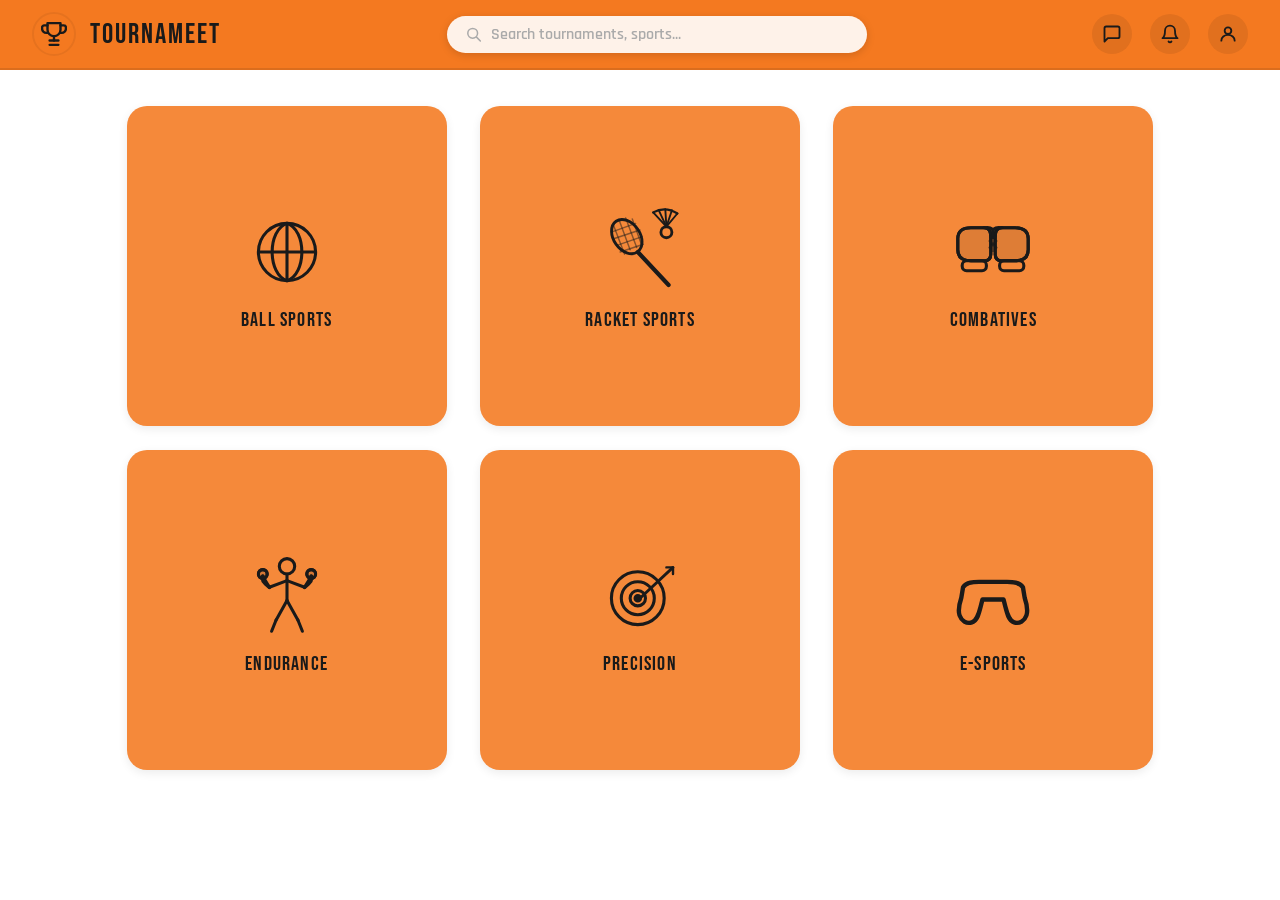
==== Tournameet/index.html @ 7fbfde0d "Add files via upload" ====
<!DOCTYPE html>
  <html lang="en">
  <head>
  <meta charset="UTF-8">
  <meta name="viewport" content="width=device-width, initial-scale=1.0">
  <title>TournaMeet</title>
  <link href="https://fonts.googleapis.com/css2?family=Bebas+Neue&family=Rajdhani:wght@500;600;700&display=swap" rel="stylesheet">
  <style>
    *, *::before, *::after { box-sizing: border-box; margin: 0; padding: 0; }

    :root {
      --orange: #F47920;
      --orange-dark: #E06010;
      --orange-light: #F8A055;
      --orange-tile: #F5893A;
      --black: #1a1a1a;
      --white: #fff;
    }

    body {
      background: var(--white);
      font-family: 'Rajdhani', sans-serif;
      min-height: 100vh;
      color: var(--black);
    }

    /* NAVBAR */
    nav {
      background: var(--orange);
      padding: 0 32px;
      display: flex;
      align-items: center;
      justify-content: space-between;
      height: 70px;
      border-bottom: 2px solid rgba(0,0,0,0.1);
      position: sticky;
      top: 0;
      z-index: 100;
    }

    .nav-left {
      display: flex;
      align-items: center;
      gap: 14px;
    }

    .logo-icon {
      width: 44px;
      height: 44px;
      border-radius: 50%;
      background: transparent;
      display: flex;
      align-items: center;
      justify-content: center;
      font-size: 22px;
      border: 2px solid rgba(0,0,0,0.06);
    }

    .brand {
      font-family: 'Bebas Neue', sans-serif;
      font-size: 28px;
      letter-spacing: 2px;
      color: var(--black);
    }

    .nav-center {
      flex: 1;
      max-width: 420px;
      margin: 0 32px;
    }

    .search-bar {
      display: flex;
      align-items: center;
      background: rgba(255,255,255,0.9);
      border-radius: 30px;
      padding: 8px 18px;
      gap: 10px;
      box-shadow: 0 2px 8px rgba(0,0,0,0.15);
    }

    .search-bar input {
      border: none;
      background: transparent;
      font-family: 'Rajdhani', sans-serif;
      font-size: 16px;
      font-weight: 600;
      color: #555;
      outline: none;
      width: 100%;
    }

    .search-bar input::placeholder { color: #aaa; }
    .search-icon { color: #aaa; font-size: 18px; }

    .nav-right {
      display: flex;
      align-items: center;
      gap: 18px;
    }

    .nav-icon-btn {
      background: rgba(0,0,0,0.08);
      border: none;
      border-radius: 50%;
      width: 40px;
      height: 40px;
      display: flex;
      align-items: center;
      justify-content: center;
      cursor: pointer;
      font-size: 18px;
      transition: background 0.2s, transform 0.15s;
      color: var(--black);
      text-decoration: none;
    }

    .nav-icon-btn:hover {
      background: rgba(0,0,0,0.18);
      transform: scale(1.08);
    }

    /* MAIN */
    main {
      max-width: 1100px;
      margin: 0 auto;
      padding: 36px 32px 60px;
    }

    /* SPORTS GRID */
    .sports-grid {
      display: grid;
      grid-template-columns: repeat(3, 1fr);
      grid-auto-rows: 1fr;
      gap: 24px;
      justify-items: stretch;
      align-items: stretch;
      width: 100%;
    }

    .sport-card {
      background: var(--orange-tile);
      border-radius: 20px;
      display: flex;
      flex-direction: column;
      align-items: center;
      justify-content: center;
      padding: 26px 16px 18px;
      cursor: pointer;
      border: 2px solid transparent;
      transition: transform 0.12s, box-shadow 0.12s, border-color 0.12s, background 0.12s;
      aspect-ratio: 1 / 1;
      max-width: 320px;
      width: 100%;
      margin: 0 auto;
      box-shadow: 0 3px 10px rgba(0,0,0,0.08);
    }

    .sport-card:hover {
      transform: translateY(-4px) scale(1.02);
      box-shadow: 0 8px 22px rgba(0,0,0,0.14);
      border-color: rgba(0,0,0,0.18);
      background: #f9a060;
    }

    .sport-card:active { transform: scale(0.985); }

    /* Uniform icon wrapper — same size, same spacing for ALL cards */
    .sport-svg {
      width: clamp(56px, 8vw, 88px);
      height: clamp(56px, 8vw, 88px);
      margin-bottom: 12px;
      flex-shrink: 0;
    }

    .sport-name {
      font-family: 'Bebas Neue', sans-serif;
      font-size: clamp(14px, 1.6vw, 20px);
      letter-spacing: 1.2px;
      color: var(--black);
      text-align: center;
    }

    /* Tablet */
    @media (max-width: 1099px) {
      .sports-grid { grid-template-columns: repeat(2, 1fr); gap: 20px; }
      .sport-card { max-width: 300px; padding: 22px 14px 16px; border-radius: 18px; }
      .brand { font-size: 26px; }
      nav { padding: 0 20px; height: 68px; }
      .nav-center { max-width: 360px; margin: 0 16px; }
    }

    /* Phones */
    @media (max-width: 599px) {
      .sports-grid { grid-template-columns: repeat(2, 1fr); gap: 14px; }
      .sport-card { padding: 16px 12px; border-radius: 12px; max-width: none; width: 100%; box-shadow: 0 4px 12px rgba(0,0,0,0.06); }
      .sport-svg { width: 56px; height: 56px; margin-bottom: 8px; }
      .sport-name { font-size: 15px; }
      nav { padding: 0 12px; height: 64px; }
      .brand { font-size: 20px; }
      .nav-center { max-width: 220px; margin: 0 10px; }
      .search-bar { padding: 6px 12px; border-radius: 22px; }
    }
  </style>
  </head>
  <body>

  <nav>
    <div class="nav-left">
      <div class="logo-icon">
        <!-- Trophy SVG -->
        <svg width="26" height="26" viewBox="0 0 24 24" fill="none" stroke="#1a1a1a" stroke-width="2.2" stroke-linecap="round" stroke-linejoin="round">
          <path d="M6 2h12v6a6 6 0 0 1-12 0V2Z"/>
          <path d="M6 4H3a2 2 0 0 0-2 2v1a4 4 0 0 0 4 4h1"/>
          <path d="M18 4h3a2 2 0 0 1 2 2v1a4 4 0 0 1-4 4h-1"/>
          <line x1="12" y1="14" x2="12" y2="18"/>
          <path d="M8 22h8"/>
          <line x1="8" y1="18" x2="16" y2="18"/>
        </svg>
      </div>
      <span class="brand">TournaMeet</span>
    </div>
    <div class="nav-center">
      <div class="search-bar">
        <!-- Search SVG -->
        <svg class="search-icon" width="18" height="18" viewBox="0 0 24 24" fill="none" stroke="#aaa" stroke-width="2.2" stroke-linecap="round">
          <circle cx="11" cy="11" r="7"/>
          <line x1="16.5" y1="16.5" x2="22" y2="22"/>
        </svg>
        <input type="text" placeholder="Search tournaments, sports...">
      </div>
    </div>
    <div class="nav-right">
      <!-- Messages SVG -->
      <button class="nav-icon-btn" title="Messages">
        <svg width="20" height="20" viewBox="0 0 24 24" fill="none" stroke="#1a1a1a" stroke-width="2.2" stroke-linecap="round" stroke-linejoin="round">
          <path d="M21 15a2 2 0 0 1-2 2H7l-4 4V5a2 2 0 0 1 2-2h14a2 2 0 0 1 2 2z"/>
        </svg>
      </button>
      <!-- Notifications SVG -->
      <button class="nav-icon-btn" title="Notifications">
        <svg width="20" height="20" viewBox="0 0 24 24" fill="none" stroke="#1a1a1a" stroke-width="2.2" stroke-linecap="round" stroke-linejoin="round">
          <path d="M18 8a6 6 0 0 0-12 0c0 7-3 9-3 9h18s-3-2-3-9"/>
          <path d="M13.73 21a2 2 0 0 1-3.46 0"/>
        </svg>
      </button>
      <!-- Profile SVG -->
      <button class="nav-icon-btn" title="Profile">
        <svg width="20" height="20" viewBox="0 0 24 24" fill="none" stroke="#1a1a1a" stroke-width="2.2" stroke-linecap="round" stroke-linejoin="round">
          <circle cx="12" cy="8" r="4"/>
          <path d="M4 20c0-4 3.6-7 8-7s8 3 8 7"/>
        </svg>
      </button>
    </div>
  </nav>

  <main>
    <div class="sports-grid">

      <!-- Ball Sports: Basketball -->
      <button class="sport-card" onclick="selectSport('Ball Sports')">
        <svg class="sport-svg" viewBox="0 0 80 80" fill="none" stroke="#1a1a1a" stroke-width="2.8" stroke-linecap="round" stroke-linejoin="round">
          <!-- ball outline -->
          <circle cx="40" cy="40" r="26"/>
          <!-- vertical centre seam -->
          <line x1="40" y1="14" x2="40" y2="66"/>
          <!-- horizontal centre seam -->
          <line x1="14" y1="40" x2="66" y2="40"/>
          <!-- left arc seam — bows toward left edge -->
          <path d="M40 14 C22 20 22 60 40 66" fill="none"/>
          <!-- right arc seam — bows toward right edge -->
          <path d="M40 14 C58 20 58 60 40 66" fill="none"/>
        </svg>
        <span class="sport-name">Ball Sports</span>
      </button>

      <!-- Racket Sports: Badminton racket slanted + shuttlecock -->
      <button class="sport-card" onclick="selectSport('Racket Sports')">
        <svg class="sport-svg" viewBox="0 0 80 80" fill="none" stroke="#1a1a1a" stroke-width="2.6" stroke-linecap="round" stroke-linejoin="round">
          <!-- racket head — slanted ~35deg, oval -->
          <ellipse cx="28" cy="26" rx="12" ry="17" transform="rotate(-35 28 26)"/>
          <!-- string grid clipped to head — vertical (rotated with head) -->
          <line x1="16" y1="16" x2="26" y2="42" stroke-width="1.3" opacity="0.5"/>
          <line x1="21" y1="11" x2="31" y2="38" stroke-width="1.3" opacity="0.5"/>
          <line x1="27" y1="9"  x2="37" y2="36" stroke-width="1.3" opacity="0.5"/>
          <line x1="33" y1="10" x2="42" y2="35" stroke-width="1.3" opacity="0.5"/>
          <!-- horizontal strings -->
          <line x1="14" y1="22" x2="36" y2="14" stroke-width="1.3" opacity="0.5"/>
          <line x1="16" y1="28" x2="40" y2="20" stroke-width="1.3" opacity="0.5"/>
          <line x1="19" y1="34" x2="42" y2="26" stroke-width="1.3" opacity="0.5"/>
          <line x1="22" y1="40" x2="43" y2="33" stroke-width="1.3" opacity="0.5"/>
          <!-- handle — continues the slant down to bottom-right -->
          <line x1="38" y1="40" x2="66" y2="70" stroke-width="3.8"/>

          <!-- shuttlecock — upper right, cork base, feathers fan upward -->
          <circle cx="64" cy="22" r="5"/>
          <!-- feather stems fanning up from cork -->
          <line x1="64" y1="17" x2="52" y2="4"  stroke-width="1.7"/>
          <line x1="64" y1="17" x2="57" y2="2"  stroke-width="1.7"/>
          <line x1="64" y1="17" x2="63" y2="1"  stroke-width="1.7"/>
          <line x1="64" y1="17" x2="69" y2="2"  stroke-width="1.7"/>
          <line x1="64" y1="17" x2="74" y2="5"  stroke-width="1.7"/>
          <!-- feather rim arc -->
          <path d="M52 4 Q63 -2 74 5" fill="none" stroke-width="2"/>
        </svg>
        <span class="sport-name">Racket Sports</span>
      </button>

      <!-- Combatives: Two boxing gloves bumping -->
      <button class="sport-card" onclick="selectSport('Combatives')">
        <svg class="sport-svg" viewBox="0 0 80 80" fill="none" stroke="#1a1a1a" stroke-width="2.8" stroke-linecap="round" stroke-linejoin="round">
          <!-- LEFT GLOVE (faces right) -->
          <!-- knuckle body -->
          <path d="M8 28 Q8 18 20 18 L32 18 Q38 18 38 26 L38 42 Q38 48 32 48 L20 48 Q8 48 8 38 Z" fill="#1a1a1a" fill-opacity="0.1"/>
          <path d="M8 28 Q8 18 20 18 L32 18 Q38 18 38 26 L38 42 Q38 48 32 48 L20 48 Q8 48 8 38 Z"/>
          <!-- thumb bump -->
          <path d="M32 18 Q42 16 40 26 Q38 28 38 26"/>
          <!-- wrist cuff -->
          <rect x="12" y="48" width="22" height="9" rx="4"/>
          <!-- knuckle line -->
          <line x1="38" y1="28" x2="38" y2="42" stroke-width="1.6" opacity="0.4"/>

          <!-- RIGHT GLOVE (faces left, mirrored) -->
          <path d="M72 28 Q72 18 60 18 L48 18 Q42 18 42 26 L42 42 Q42 48 48 48 L60 48 Q72 48 72 38 Z" fill="#1a1a1a" fill-opacity="0.1"/>
          <path d="M72 28 Q72 18 60 18 L48 18 Q42 18 42 26 L42 42 Q42 48 48 48 L60 48 Q72 48 72 38 Z"/>
          <!-- thumb bump -->
          <path d="M48 18 Q38 16 40 26 Q42 28 42 26"/>
          <!-- wrist cuff -->
          <rect x="46" y="48" width="22" height="9" rx="4"/>
          <!-- knuckle line -->
          <line x1="42" y1="28" x2="42" y2="42" stroke-width="1.6" opacity="0.4"/>

          <!-- impact star in centre -->
          <line x1="37" y1="30" x2="43" y2="36" stroke-width="2.2" opacity="0.7"/>
          <line x1="43" y1="30" x2="37" y2="36" stroke-width="2.2" opacity="0.7"/>
          <line x1="40" y1="27" x2="40" y2="39" stroke-width="2.2" opacity="0.5"/>
        </svg>
        <span class="sport-name">Combatives</span>
      </button>

      <!-- Endurance: Person flexing both biceps -->
      <button class="sport-card" onclick="selectSport('Endurance')">
        <svg class="sport-svg" viewBox="0 0 80 80" fill="none" stroke="#1a1a1a" stroke-width="2.8" stroke-linecap="round" stroke-linejoin="round">
          <!-- head -->
          <circle cx="40" cy="13" r="7"/>
          <!-- neck + torso -->
          <line x1="40" y1="20" x2="40" y2="44"/>
          <!-- left arm: shoulder → elbow up → fist up (flex) -->
          <line x1="40" y1="26" x2="24" y2="32"/>
          <line x1="24" y1="32" x2="18" y2="22"/>
          <!-- left fist -->
          <circle cx="18" cy="20" r="4" fill="#1a1a1a" fill-opacity="0.15"/>
          <circle cx="18" cy="20" r="4"/>
          <!-- right arm: shoulder → elbow up → fist up (flex) -->
          <line x1="40" y1="26" x2="56" y2="32"/>
          <line x1="56" y1="32" x2="62" y2="22"/>
          <!-- right fist -->
          <circle cx="62" cy="20" r="4" fill="#1a1a1a" fill-opacity="0.15"/>
          <circle cx="62" cy="20" r="4"/>
          <!-- left bicep muscle bulge -->
          <path d="M24 32 Q16 26 18 22" fill="none" stroke-width="3.5"/>
          <!-- right bicep muscle bulge -->
          <path d="M56 32 Q64 26 62 22" fill="none" stroke-width="3.5"/>
          <!-- legs -->
          <line x1="40" y1="44" x2="30" y2="62"/>
          <line x1="30" y1="62" x2="26" y2="72"/>
          <line x1="40" y1="44" x2="50" y2="62"/>
          <line x1="50" y1="62" x2="54" y2="72"/>
        </svg>
        <span class="sport-name">Endurance</span>
      </button>

      <!-- Precision: archery target with arrow (unchanged) -->
      <button class="sport-card" onclick="selectSport('Precision')">
        <svg class="sport-svg" viewBox="0 0 80 80" fill="none" stroke="#1a1a1a" stroke-width="2.8" stroke-linecap="round" stroke-linejoin="round">
          <circle cx="38" cy="42" r="24"/>
          <circle cx="38" cy="42" r="15"/>
          <circle cx="38" cy="42" r="7"/>
          <circle cx="38" cy="42" r="2.5" fill="#1a1a1a"/>
          <line x1="70" y1="14" x2="40" y2="42" stroke-width="2.6"/>
          <polyline points="64,14 70,14 70,20" stroke-width="2.2"/>
        </svg>
        <span class="sport-name">Precision</span>
      </button>

      <!-- E-sports: controller outline only -->
      <button class="sport-card" onclick="selectSport('E-sports')">
        <svg class="sport-svg" viewBox="0 0 100 80" fill="none" stroke="#1a1a1a" stroke-width="5" stroke-linecap="round" stroke-linejoin="round">
          <!-- single continuous controller silhouette -->
          <!-- left grip curves down then back up into body -->
          <path d="
            M34 24
            C28 24 20 24 16 30
            L14 42
            C12 48 10 56 12 62
            C14 68 20 72 26 70
            C32 68 34 60 36 52
            L38 44
            L62 44
            L64 52
            C66 60 68 68 74 70
            C80 72 86 68 88 62
            C90 56 88 48 86 42
            L84 30
            C80 24 72 24 66 24
            Z
          "/>

        </svg>
        <span class="sport-name">E-sports</span>
      </button>

    </div>
  </main>

  <script>
    function selectSport(name) {
      const pages = {
        'Ball Sports': 'ballsport.html',
        'Racket Sports': 'racketsports.html',
        'Combatives': 'combatives.html',
        'Endurance': 'endurance.html',
        'Precision': 'precision.html',
        'E-sports': 'esports.html'
      };
      const target = pages[name] || `/category.html?category=${encodeURIComponent(name)}`;
      window.location.href = target;
    }
  </script>

  </body>
  </html>
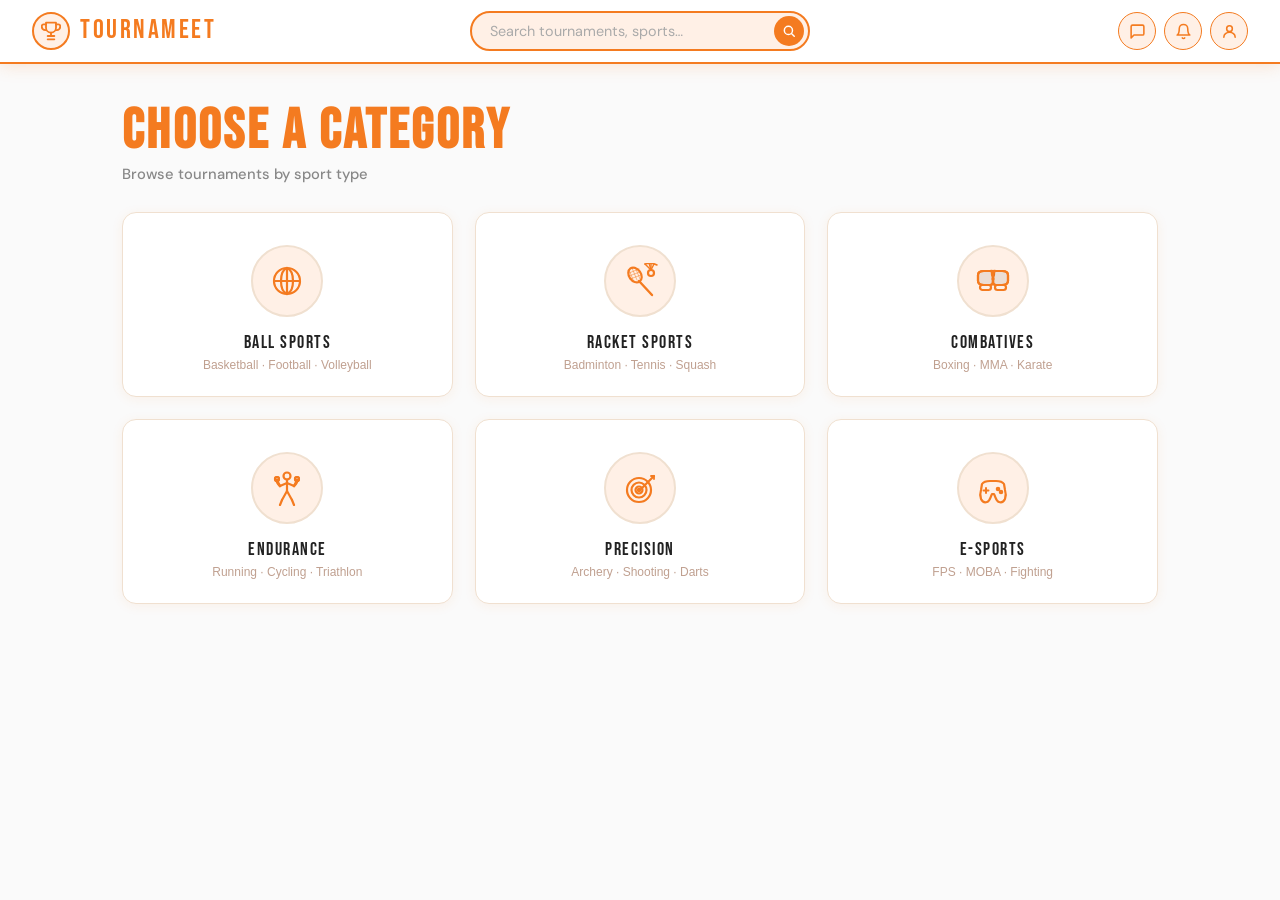
==== commit bbdffe5a: "add tournament pages and api files" ====
--- a/Tournameet/index.html
+++ b/Tournameet/index.html
@@ -1,432 +1,335 @@
-  <!DOCTYPE html>
-  <html lang="en">
-  <head>
-  <meta charset="UTF-8">
-  <meta name="viewport" content="width=device-width, initial-scale=1.0">
-  <title>TournaMeet</title>
-  <link href="https://fonts.googleapis.com/css2?family=Bebas+Neue&family=Rajdhani:wght@500;600;700&display=swap" rel="stylesheet">
-  <style>
-    *, *::before, *::after { box-sizing: border-box; margin: 0; padding: 0; }
-
-    :root {
-      --orange: #F47920;
-      --orange-dark: #E06010;
-      --orange-light: #F8A055;
-      --orange-tile: #F5893A;
-      --black: #1a1a1a;
-      --white: #fff;
-    }
-
-    body {
-      background: var(--white);
-      font-family: 'Rajdhani', sans-serif;
-      min-height: 100vh;
-      color: var(--black);
-    }
-
-    /* NAVBAR */
-    nav {
-      background: var(--orange);
-      padding: 0 32px;
-      display: flex;
-      align-items: center;
-      justify-content: space-between;
-      height: 70px;
-      border-bottom: 2px solid rgba(0,0,0,0.1);
-      position: sticky;
-      top: 0;
-      z-index: 100;
-    }
-
-    .nav-left {
-      display: flex;
-      align-items: center;
-      gap: 14px;
-    }
-
-    .logo-icon {
-      width: 44px;
-      height: 44px;
-      border-radius: 50%;
-      background: transparent;
-      display: flex;
-      align-items: center;
-      justify-content: center;
-      font-size: 22px;
-      border: 2px solid rgba(0,0,0,0.06);
-    }
-
-    .brand {
-      font-family: 'Bebas Neue', sans-serif;
-      font-size: 28px;
-      letter-spacing: 2px;
-      color: var(--black);
-    }
-
-    .nav-center {
-      flex: 1;
-      max-width: 420px;
-      margin: 0 32px;
-    }
-
-    .search-bar {
-      display: flex;
-      align-items: center;
-      background: rgba(255,255,255,0.9);
-      border-radius: 30px;
-      padding: 8px 18px;
-      gap: 10px;
-      box-shadow: 0 2px 8px rgba(0,0,0,0.15);
-    }
-
-    .search-bar input {
-      border: none;
-      background: transparent;
-      font-family: 'Rajdhani', sans-serif;
-      font-size: 16px;
-      font-weight: 600;
-      color: #555;
-      outline: none;
-      width: 100%;
-    }
-
-    .search-bar input::placeholder { color: #aaa; }
-    .search-icon { color: #aaa; font-size: 18px; }
-
-    .nav-right {
-      display: flex;
-      align-items: center;
-      gap: 18px;
-    }
-
-    .nav-icon-btn {
-      background: rgba(0,0,0,0.08);
-      border: none;
-      border-radius: 50%;
-      width: 40px;
-      height: 40px;
-      display: flex;
-      align-items: center;
-      justify-content: center;
-      cursor: pointer;
-      font-size: 18px;
-      transition: background 0.2s, transform 0.15s;
-      color: var(--black);
-      text-decoration: none;
-    }
-
-    .nav-icon-btn:hover {
-      background: rgba(0,0,0,0.18);
-      transform: scale(1.08);
-    }
-
-    /* MAIN */
-    main {
-      max-width: 1100px;
-      margin: 0 auto;
-      padding: 36px 32px 60px;
-    }
-
-    /* SPORTS GRID */
-    .sports-grid {
-      display: grid;
-      grid-template-columns: repeat(3, 1fr);
-      grid-auto-rows: 1fr;
-      gap: 24px;
-      justify-items: stretch;
-      align-items: stretch;
-      width: 100%;
-    }
-
-    .sport-card {
-      background: var(--orange-tile);
-      border-radius: 20px;
-      display: flex;
-      flex-direction: column;
-      align-items: center;
-      justify-content: center;
-      padding: 26px 16px 18px;
-      cursor: pointer;
-      border: 2px solid transparent;
-      transition: transform 0.12s, box-shadow 0.12s, border-color 0.12s, background 0.12s;
-      aspect-ratio: 1 / 1;
-      max-width: 320px;
-      width: 100%;
-      margin: 0 auto;
-      box-shadow: 0 3px 10px rgba(0,0,0,0.08);
-    }
-
-    .sport-card:hover {
-      transform: translateY(-4px) scale(1.02);
-      box-shadow: 0 8px 22px rgba(0,0,0,0.14);
-      border-color: rgba(0,0,0,0.18);
-      background: #f9a060;
-    }
-
-    .sport-card:active { transform: scale(0.985); }
-
-    /* Uniform icon wrapper — same size, same spacing for ALL cards */
-    .sport-svg {
-      width: clamp(56px, 8vw, 88px);
-      height: clamp(56px, 8vw, 88px);
-      margin-bottom: 12px;
-      flex-shrink: 0;
-    }
-
-    .sport-name {
-      font-family: 'Bebas Neue', sans-serif;
-      font-size: clamp(14px, 1.6vw, 20px);
-      letter-spacing: 1.2px;
-      color: var(--black);
-      text-align: center;
-    }
-
-    /* Tablet */
-    @media (max-width: 1099px) {
-      .sports-grid { grid-template-columns: repeat(2, 1fr); gap: 20px; }
-      .sport-card { max-width: 300px; padding: 22px 14px 16px; border-radius: 18px; }
-      .brand { font-size: 26px; }
-      nav { padding: 0 20px; height: 68px; }
-      .nav-center { max-width: 360px; margin: 0 16px; }
-    }
-
-    /* Phones */
-    @media (max-width: 599px) {
-      .sports-grid { grid-template-columns: repeat(2, 1fr); gap: 14px; }
-      .sport-card { padding: 16px 12px; border-radius: 12px; max-width: none; width: 100%; box-shadow: 0 4px 12px rgba(0,0,0,0.06); }
-      .sport-svg { width: 56px; height: 56px; margin-bottom: 8px; }
-      .sport-name { font-size: 15px; }
-      nav { padding: 0 12px; height: 64px; }
-      .brand { font-size: 20px; }
-      .nav-center { max-width: 220px; margin: 0 10px; }
-      .search-bar { padding: 6px 12px; border-radius: 22px; }
-    }
-  </style>
-  </head>
-  <body>
-
-  <nav>
-    <div class="nav-left">
-      <div class="logo-icon">
-        <!-- Trophy SVG -->
-        <svg width="26" height="26" viewBox="0 0 24 24" fill="none" stroke="#1a1a1a" stroke-width="2.2" stroke-linecap="round" stroke-linejoin="round">
-          <path d="M6 2h12v6a6 6 0 0 1-12 0V2Z"/>
-          <path d="M6 4H3a2 2 0 0 0-2 2v1a4 4 0 0 0 4 4h1"/>
-          <path d="M18 4h3a2 2 0 0 1 2 2v1a4 4 0 0 1-4 4h-1"/>
-          <line x1="12" y1="14" x2="12" y2="18"/>
-          <path d="M8 22h8"/>
-          <line x1="8" y1="18" x2="16" y2="18"/>
-        </svg>
-      </div>
-      <span class="brand">TournaMeet</span>
+<!DOCTYPE html>
+<html lang="en">
+<head>
+<meta charset="UTF-8">
+<meta name="viewport" content="width=device-width, initial-scale=1.0">
+<title>TournaMeet</title>
+<link href="https://fonts.googleapis.com/css2?family=Bebas+Neue&family=DM+Sans:wght@400;500;600;700&display=swap" rel="stylesheet">
+<style>
+  *, *::before, *::after { box-sizing: border-box; margin: 0; padding: 0; }
+
+  :root {
+    --orange: #F47B20;
+    --orange-dark: #D96210;
+    --orange-light: #FFF0E6;
+    --orange-mid: #fdb97d;
+    --white: #FFFFFF;
+    --shadow: 0 2px 16px rgba(244,123,32,0.18);
+  }
+
+  body {
+    background: #fafafa;
+    font-family: 'DM Sans', sans-serif;
+    min-height: 100vh;
+    color: #1a1a1a;
+  }
+
+  /* ── NAV ── */
+  nav {
+    position: sticky; top: 0; z-index: 200;
+    background: var(--white);
+    border-bottom: 2px solid var(--orange);
+    box-shadow: var(--shadow);
+    height: 64px;
+    display: grid;
+    grid-template-columns: 1fr 1fr 1fr;
+    align-items: center;
+    padding: 0 32px;
+    gap: 12px;
+  }
+
+  .nav-left { display: flex; align-items: center; gap: 10px; }
+
+  .logo-icon {
+    width: 38px; height: 38px; border-radius: 50%;
+    background: var(--orange-light); border: 2px solid var(--orange);
+    display: flex; align-items: center; justify-content: center; flex-shrink: 0;
+  }
+
+  .brand {
+    font-family: 'Bebas Neue', sans-serif;
+    font-size: 1.7rem; letter-spacing: 2.5px;
+    color: var(--orange); line-height: 1;
+  }
+
+  .nav-center { display: flex; justify-content: center; }
+
+  .search-wrap { position: relative; width: 100%; max-width: 340px; }
+
+  .search-wrap input {
+    width: 100%; height: 40px;
+    border: 2px solid var(--orange); border-radius: 50px;
+    padding: 0 44px 0 18px;
+    font-family: 'DM Sans', sans-serif; font-size: 0.9rem; color: #333;
+    background: var(--orange-light); outline: none;
+    transition: box-shadow 0.2s, background 0.2s;
+  }
+  .search-wrap input::placeholder { color: #aaa; }
+  .search-wrap input:focus { background: var(--white); box-shadow: 0 0 0 3px rgba(244,123,32,0.25); }
+
+  .search-wrap button {
+    position: absolute; right: 6px; top: 50%; transform: translateY(-50%);
+    background: var(--orange); border: none; border-radius: 50%;
+    width: 30px; height: 30px;
+    display: flex; align-items: center; justify-content: center;
+    cursor: pointer; transition: background 0.2s;
+  }
+  .search-wrap button:hover { background: var(--orange-dark); }
+
+  .nav-right { display: flex; justify-content: flex-end; align-items: center; gap: 8px; }
+
+  .nav-icon-btn {
+    background: var(--orange-light); border: 1.5px solid var(--orange);
+    border-radius: 50%; width: 38px; height: 38px;
+    display: flex; align-items: center; justify-content: center;
+    cursor: pointer; transition: background 0.2s, transform 0.15s;
+    color: var(--orange);
+  }
+  .nav-icon-btn:hover { background: var(--orange); color: var(--white); transform: scale(1.08); }
+  .nav-icon-btn:hover svg { stroke: var(--white); }
+
+  /* ── MAIN ── */
+  main { max-width: 1100px; margin: 0 auto; padding: 40px 32px 80px; }
+
+  .page-header { margin-bottom: 28px; }
+  .page-header h1 {
+    font-family: 'Bebas Neue', sans-serif;
+    font-size: clamp(2rem, 5vw, 3.5rem);
+    color: var(--orange); letter-spacing: 3px; line-height: 1; margin-bottom: 4px;
+  }
+  .page-header p { font-size: 0.92rem; color: #888; font-weight: 500; }
+
+  /* ── GRID ── */
+  .sports-grid {
+    display: grid;
+    grid-template-columns: repeat(3, 1fr);
+    gap: 22px;
+  }
+
+  .sport-card {
+    background: var(--white);
+    border-radius: 14px;
+    border: 1.5px solid #f0e0d0;
+    box-shadow: 0 2px 12px rgba(244,123,32,0.08);
+    display: flex; flex-direction: column;
+    align-items: center; justify-content: center;
+    padding: 32px 20px 24px;
+    cursor: pointer;
+    transition: transform 0.2s, box-shadow 0.2s, border-color 0.2s;
+    text-align: center;
+    position: relative; overflow: hidden;
+    animation: fadeUp 0.4s ease both;
+  }
+
+  .sport-card::before {
+    content: ''; position: absolute; top: 0; left: 0; right: 0; height: 4px;
+    background: linear-gradient(90deg, var(--orange), var(--orange-mid));
+    opacity: 0; transition: opacity 0.2s;
+  }
+
+  .sport-card:hover { transform: translateY(-4px); box-shadow: 0 8px 28px rgba(244,123,32,0.18); border-color: var(--orange); }
+  .sport-card:hover::before { opacity: 1; }
+  .sport-card:hover .icon-wrap { background: var(--orange); }
+  .sport-card:hover .icon-wrap svg { stroke: var(--white); }
+  .sport-card:active { transform: scale(0.985); }
+
+  .icon-wrap {
+    width: 72px; height: 72px; border-radius: 50%;
+    background: var(--orange-light); border: 2px solid #f0e0d0;
+    display: flex; align-items: center; justify-content: center;
+    margin-bottom: 14px; transition: background 0.2s; flex-shrink: 0;
+  }
+  .icon-wrap svg { width: 36px; height: 36px; stroke: var(--orange); transition: stroke 0.2s; }
+
+  .sport-name { font-family: 'Bebas Neue', sans-serif; font-size: 1.15rem; letter-spacing: 1.5px; color: #222; margin-bottom: 4px; }
+  .sport-sub  { font-size: 0.75rem; color: #c0a090; font-weight: 500; }
+
+  .sport-card:nth-child(1) { animation-delay: 0ms; }
+  .sport-card:nth-child(2) { animation-delay: 60ms; }
+  .sport-card:nth-child(3) { animation-delay: 120ms; }
+  .sport-card:nth-child(4) { animation-delay: 180ms; }
+  .sport-card:nth-child(5) { animation-delay: 240ms; }
+  .sport-card:nth-child(6) { animation-delay: 300ms; }
+
+  @keyframes fadeUp { from { opacity:0; transform:translateY(18px); } to { opacity:1; transform:translateY(0); } }
+
+  @media (max-width: 1099px) { .sports-grid { grid-template-columns: repeat(2, 1fr); } nav { padding: 0 20px; } }
+  @media (max-width: 599px) {
+    .sports-grid { gap: 14px; } nav { padding: 0 12px; grid-template-columns: auto 1fr auto; }
+    main { padding: 24px 16px 60px; } .icon-wrap { width: 60px; height: 60px; }
+    .icon-wrap svg { width: 28px; height: 28px; }
+  }
+</style>
+</head>
+<body>
+
+<nav>
+  <div class="nav-left">
+    <div class="logo-icon">
+      <svg width="20" height="20" viewBox="0 0 24 24" fill="none" stroke="var(--orange)" stroke-width="2.2" stroke-linecap="round" stroke-linejoin="round">
+        <path d="M6 2h12v6a6 6 0 0 1-12 0V2Z"/>
+        <path d="M6 4H3a2 2 0 0 0-2 2v1a4 4 0 0 0 4 4h1"/>
+        <path d="M18 4h3a2 2 0 0 1 2 2v1a4 4 0 0 1-4 4h-1"/>
+        <line x1="12" y1="14" x2="12" y2="18"/>
+        <path d="M8 22h8"/><line x1="8" y1="18" x2="16" y2="18"/>
+      </svg>
     </div>
-    <div class="nav-center">
-      <div class="search-bar">
-        <!-- Search SVG -->
-        <svg class="search-icon" width="18" height="18" viewBox="0 0 24 24" fill="none" stroke="#aaa" stroke-width="2.2" stroke-linecap="round">
-          <circle cx="11" cy="11" r="7"/>
-          <line x1="16.5" y1="16.5" x2="22" y2="22"/>
-        </svg>
-        <input type="text" placeholder="Search tournaments, sports...">
-      </div>
-    </div>
-    <div class="nav-right">
-      <!-- Messages SVG -->
-      <button class="nav-icon-btn" title="Messages">
-        <svg width="20" height="20" viewBox="0 0 24 24" fill="none" stroke="#1a1a1a" stroke-width="2.2" stroke-linecap="round" stroke-linejoin="round">
-          <path d="M21 15a2 2 0 0 1-2 2H7l-4 4V5a2 2 0 0 1 2-2h14a2 2 0 0 1 2 2z"/>
-        </svg>
-      </button>
-      <!-- Notifications SVG -->
-      <button class="nav-icon-btn" title="Notifications">
-        <svg width="20" height="20" viewBox="0 0 24 24" fill="none" stroke="#1a1a1a" stroke-width="2.2" stroke-linecap="round" stroke-linejoin="round">
-          <path d="M18 8a6 6 0 0 0-12 0c0 7-3 9-3 9h18s-3-2-3-9"/>
-          <path d="M13.73 21a2 2 0 0 1-3.46 0"/>
-        </svg>
-      </button>
-      <!-- Profile SVG -->
-      <button class="nav-icon-btn" title="Profile">
-        <svg width="20" height="20" viewBox="0 0 24 24" fill="none" stroke="#1a1a1a" stroke-width="2.2" stroke-linecap="round" stroke-linejoin="round">
-          <circle cx="12" cy="8" r="4"/>
-          <path d="M4 20c0-4 3.6-7 8-7s8 3 8 7"/>
-        </svg>
+    <span class="brand">TournaMeet</span>
+  </div>
+  <div class="nav-center">
+    <div class="search-wrap">
+      <input type="text" placeholder="Search tournaments, sports…"/>
+      <button aria-label="Search">
+        <svg width="14" height="14" viewBox="0 0 24 24" fill="none" stroke="white" stroke-width="2.5" stroke-linecap="round"><circle cx="11" cy="11" r="7"/><line x1="21" y1="21" x2="16.65" y2="16.65"/></svg>
       </button>
     </div>
-  </nav>
-
-  <main>
-    <div class="sports-grid">
-
-      <!-- Ball Sports: Basketball -->
-      <button class="sport-card" onclick="selectSport('Ball Sports')">
-        <svg class="sport-svg" viewBox="0 0 80 80" fill="none" stroke="#1a1a1a" stroke-width="2.8" stroke-linecap="round" stroke-linejoin="round">
-          <!-- ball outline -->
-          <circle cx="40" cy="40" r="26"/>
-          <!-- vertical centre seam -->
-          <line x1="40" y1="14" x2="40" y2="66"/>
-          <!-- horizontal centre seam -->
-          <line x1="14" y1="40" x2="66" y2="40"/>
-          <!-- left arc seam — bows toward left edge -->
-          <path d="M40 14 C22 20 22 60 40 66" fill="none"/>
-          <!-- right arc seam — bows toward right edge -->
-          <path d="M40 14 C58 20 58 60 40 66" fill="none"/>
-        </svg>
-        <span class="sport-name">Ball Sports</span>
-      </button>
-
-      <!-- Racket Sports: Badminton racket slanted + shuttlecock -->
-      <button class="sport-card" onclick="selectSport('Racket Sports')">
-        <svg class="sport-svg" viewBox="0 0 80 80" fill="none" stroke="#1a1a1a" stroke-width="2.6" stroke-linecap="round" stroke-linejoin="round">
-          <!-- racket head — slanted ~35deg, oval -->
-          <ellipse cx="28" cy="26" rx="12" ry="17" transform="rotate(-35 28 26)"/>
-          <!-- string grid clipped to head — vertical (rotated with head) -->
-          <line x1="16" y1="16" x2="26" y2="42" stroke-width="1.3" opacity="0.5"/>
-          <line x1="21" y1="11" x2="31" y2="38" stroke-width="1.3" opacity="0.5"/>
-          <line x1="27" y1="9"  x2="37" y2="36" stroke-width="1.3" opacity="0.5"/>
-          <line x1="33" y1="10" x2="42" y2="35" stroke-width="1.3" opacity="0.5"/>
-          <!-- horizontal strings -->
-          <line x1="14" y1="22" x2="36" y2="14" stroke-width="1.3" opacity="0.5"/>
-          <line x1="16" y1="28" x2="40" y2="20" stroke-width="1.3" opacity="0.5"/>
-          <line x1="19" y1="34" x2="42" y2="26" stroke-width="1.3" opacity="0.5"/>
-          <line x1="22" y1="40" x2="43" y2="33" stroke-width="1.3" opacity="0.5"/>
-          <!-- handle — continues the slant down to bottom-right -->
-          <line x1="38" y1="40" x2="66" y2="70" stroke-width="3.8"/>
-
-          <!-- shuttlecock — upper right, cork base, feathers fan upward -->
-          <circle cx="64" cy="22" r="5"/>
-          <!-- feather stems fanning up from cork -->
-          <line x1="64" y1="17" x2="52" y2="4"  stroke-width="1.7"/>
-          <line x1="64" y1="17" x2="57" y2="2"  stroke-width="1.7"/>
-          <line x1="64" y1="17" x2="63" y2="1"  stroke-width="1.7"/>
-          <line x1="64" y1="17" x2="69" y2="2"  stroke-width="1.7"/>
-          <line x1="64" y1="17" x2="74" y2="5"  stroke-width="1.7"/>
-          <!-- feather rim arc -->
-          <path d="M52 4 Q63 -2 74 5" fill="none" stroke-width="2"/>
-        </svg>
-        <span class="sport-name">Racket Sports</span>
-      </button>
-
-      <!-- Combatives: Two boxing gloves bumping -->
-      <button class="sport-card" onclick="selectSport('Combatives')">
-        <svg class="sport-svg" viewBox="0 0 80 80" fill="none" stroke="#1a1a1a" stroke-width="2.8" stroke-linecap="round" stroke-linejoin="round">
-          <!-- LEFT GLOVE (faces right) -->
-          <!-- knuckle body -->
-          <path d="M8 28 Q8 18 20 18 L32 18 Q38 18 38 26 L38 42 Q38 48 32 48 L20 48 Q8 48 8 38 Z" fill="#1a1a1a" fill-opacity="0.1"/>
-          <path d="M8 28 Q8 18 20 18 L32 18 Q38 18 38 26 L38 42 Q38 48 32 48 L20 48 Q8 48 8 38 Z"/>
-          <!-- thumb bump -->
-          <path d="M32 18 Q42 16 40 26 Q38 28 38 26"/>
-          <!-- wrist cuff -->
-          <rect x="12" y="48" width="22" height="9" rx="4"/>
-          <!-- knuckle line -->
-          <line x1="38" y1="28" x2="38" y2="42" stroke-width="1.6" opacity="0.4"/>
-
-          <!-- RIGHT GLOVE (faces left, mirrored) -->
-          <path d="M72 28 Q72 18 60 18 L48 18 Q42 18 42 26 L42 42 Q42 48 48 48 L60 48 Q72 48 72 38 Z" fill="#1a1a1a" fill-opacity="0.1"/>
-          <path d="M72 28 Q72 18 60 18 L48 18 Q42 18 42 26 L42 42 Q42 48 48 48 L60 48 Q72 48 72 38 Z"/>
-          <!-- thumb bump -->
-          <path d="M48 18 Q38 16 40 26 Q42 28 42 26"/>
-          <!-- wrist cuff -->
-          <rect x="46" y="48" width="22" height="9" rx="4"/>
-          <!-- knuckle line -->
-          <line x1="42" y1="28" x2="42" y2="42" stroke-width="1.6" opacity="0.4"/>
-
-          <!-- impact star in centre -->
-          <line x1="37" y1="30" x2="43" y2="36" stroke-width="2.2" opacity="0.7"/>
-          <line x1="43" y1="30" x2="37" y2="36" stroke-width="2.2" opacity="0.7"/>
-          <line x1="40" y1="27" x2="40" y2="39" stroke-width="2.2" opacity="0.5"/>
-        </svg>
-        <span class="sport-name">Combatives</span>
-      </button>
-
-      <!-- Endurance: Person flexing both biceps -->
-      <button class="sport-card" onclick="selectSport('Endurance')">
-        <svg class="sport-svg" viewBox="0 0 80 80" fill="none" stroke="#1a1a1a" stroke-width="2.8" stroke-linecap="round" stroke-linejoin="round">
-          <!-- head -->
-          <circle cx="40" cy="13" r="7"/>
-          <!-- neck + torso -->
-          <line x1="40" y1="20" x2="40" y2="44"/>
-          <!-- left arm: shoulder → elbow up → fist up (flex) -->
-          <line x1="40" y1="26" x2="24" y2="32"/>
-          <line x1="24" y1="32" x2="18" y2="22"/>
-          <!-- left fist -->
-          <circle cx="18" cy="20" r="4" fill="#1a1a1a" fill-opacity="0.15"/>
-          <circle cx="18" cy="20" r="4"/>
-          <!-- right arm: shoulder → elbow up → fist up (flex) -->
-          <line x1="40" y1="26" x2="56" y2="32"/>
-          <line x1="56" y1="32" x2="62" y2="22"/>
-          <!-- right fist -->
-          <circle cx="62" cy="20" r="4" fill="#1a1a1a" fill-opacity="0.15"/>
-          <circle cx="62" cy="20" r="4"/>
-          <!-- left bicep muscle bulge -->
-          <path d="M24 32 Q16 26 18 22" fill="none" stroke-width="3.5"/>
-          <!-- right bicep muscle bulge -->
-          <path d="M56 32 Q64 26 62 22" fill="none" stroke-width="3.5"/>
-          <!-- legs -->
-          <line x1="40" y1="44" x2="30" y2="62"/>
-          <line x1="30" y1="62" x2="26" y2="72"/>
-          <line x1="40" y1="44" x2="50" y2="62"/>
-          <line x1="50" y1="62" x2="54" y2="72"/>
-        </svg>
-        <span class="sport-name">Endurance</span>
-      </button>
-
-      <!-- Precision: archery target with arrow (unchanged) -->
-      <button class="sport-card" onclick="selectSport('Precision')">
-        <svg class="sport-svg" viewBox="0 0 80 80" fill="none" stroke="#1a1a1a" stroke-width="2.8" stroke-linecap="round" stroke-linejoin="round">
-          <circle cx="38" cy="42" r="24"/>
-          <circle cx="38" cy="42" r="15"/>
-          <circle cx="38" cy="42" r="7"/>
-          <circle cx="38" cy="42" r="2.5" fill="#1a1a1a"/>
-          <line x1="70" y1="14" x2="40" y2="42" stroke-width="2.6"/>
-          <polyline points="64,14 70,14 70,20" stroke-width="2.2"/>
-        </svg>
-        <span class="sport-name">Precision</span>
-      </button>
-
-      <!-- E-sports: controller outline only -->
-      <button class="sport-card" onclick="selectSport('E-sports')">
-        <svg class="sport-svg" viewBox="0 0 100 80" fill="none" stroke="#1a1a1a" stroke-width="5" stroke-linecap="round" stroke-linejoin="round">
-          <!-- single continuous controller silhouette -->
-          <!-- left grip curves down then back up into body -->
-          <path d="
-            M34 24
-            C28 24 20 24 16 30
-            L14 42
-            C12 48 10 56 12 62
-            C14 68 20 72 26 70
-            C32 68 34 60 36 52
-            L38 44
-            L62 44
-            L64 52
-            C66 60 68 68 74 70
-            C80 72 86 68 88 62
-            C90 56 88 48 86 42
-            L84 30
-            C80 24 72 24 66 24
-            Z
-          "/>
-
-        </svg>
-        <span class="sport-name">E-sports</span>
-      </button>
-
-    </div>
-  </main>
-
-  <script>
-    function selectSport(name) {
-      const pages = {
-        'Ball Sports': 'ballsport.html',
-        'Racket Sports': 'racketsports.html',
-        'Combatives': 'combatives.html',
-        'Endurance': 'endurance.html',
-        'Precision': 'precision.html',
-        'E-sports': 'esports.html'
-      };
-      const target = pages[name] || `/category.html?category=${encodeURIComponent(name)}`;
-      window.location.href = target;
-    }
-  </script>
-
-  </body>
-  </html>+  </div>
+  <div class="nav-right">
+    <button class="nav-icon-btn" title="Messages">
+      <svg width="17" height="17" viewBox="0 0 24 24" fill="none" stroke="var(--orange)" stroke-width="2.2" stroke-linecap="round" stroke-linejoin="round"><path d="M21 15a2 2 0 0 1-2 2H7l-4 4V5a2 2 0 0 1 2-2h14a2 2 0 0 1 2 2z"/></svg>
+    </button>
+    <button class="nav-icon-btn" title="Notifications">
+      <svg width="17" height="17" viewBox="0 0 24 24" fill="none" stroke="var(--orange)" stroke-width="2.2" stroke-linecap="round" stroke-linejoin="round"><path d="M18 8a6 6 0 0 0-12 0c0 7-3 9-3 9h18s-3-2-3-9"/><path d="M13.73 21a2 2 0 0 1-3.46 0"/></svg>
+    </button>
+    <button class="nav-icon-btn" title="Profile">
+      <svg width="17" height="17" viewBox="0 0 24 24" fill="none" stroke="var(--orange)" stroke-width="2.2" stroke-linecap="round" stroke-linejoin="round"><circle cx="12" cy="8" r="4"/><path d="M4 20c0-4 3.6-7 8-7s8 3 8 7"/></svg>
+    </button>
+  </div>
+</nav>
+
+<main>
+  <div class="page-header">
+    <h1>Choose a Category</h1>
+    <p>Browse tournaments by sport type</p>
+  </div>
+
+  <div class="sports-grid">
+
+    <button class="sport-card" onclick="selectSport('Ball Sports')">
+      <div class="icon-wrap">
+        <svg viewBox="0 0 36 36" fill="none" stroke-width="2.2" stroke-linecap="round" stroke-linejoin="round">
+          <circle cx="18" cy="18" r="13"/>
+          <line x1="18" y1="5" x2="18" y2="31"/>
+          <line x1="5" y1="18" x2="31" y2="18"/>
+          <path d="M18 5 C10 8 10 28 18 31" fill="none"/>
+          <path d="M18 5 C26 8 26 28 18 31" fill="none"/>
+        </svg>
+      </div>
+      <div class="sport-name">Ball Sports</div>
+      <div class="sport-sub">Basketball · Football · Volleyball</div>
+    </button>
+
+    <button class="sport-card" onclick="selectSport('Racket Sports')">
+      <div class="icon-wrap">
+        <svg viewBox="0 0 36 36" fill="none" stroke-width="2.2" stroke-linecap="round" stroke-linejoin="round">
+          <ellipse cx="13" cy="12" rx="6" ry="8" transform="rotate(-35 13 12)"/>
+          <line x1="7" y1="7"  x2="12" y2="19" stroke-width="1" opacity="0.5"/>
+          <line x1="10" y1="5" x2="15" y2="17" stroke-width="1" opacity="0.5"/>
+          <line x1="13" y1="4" x2="18" y2="16" stroke-width="1" opacity="0.5"/>
+          <line x1="7"  y1="10" x2="17" y2="6"  stroke-width="1" opacity="0.5"/>
+          <line x1="7"  y1="13" x2="18" y2="9"  stroke-width="1" opacity="0.5"/>
+          <line x1="8"  y1="16" x2="19" y2="12" stroke-width="1" opacity="0.5"/>
+          <line x1="17" y1="18" x2="30" y2="32" stroke-width="2.4"/>
+          <circle cx="29" cy="10" r="3"/>
+          <line x1="29" y1="7"  x2="23" y2="1" stroke-width="1.4"/>
+          <line x1="29" y1="7"  x2="27" y2="0" stroke-width="1.4"/>
+          <line x1="29" y1="7"  x2="29" y2="0" stroke-width="1.4"/>
+          <line x1="29" y1="7"  x2="32" y2="1" stroke-width="1.4"/>
+          <path d="M23 1 Q29 -1 35 2" fill="none" stroke-width="1.5"/>
+        </svg>
+      </div>
+      <div class="sport-name">Racket Sports</div>
+      <div class="sport-sub">Badminton · Tennis · Squash</div>
+    </button>
+
+    <button class="sport-card" onclick="selectSport('Combatives')">
+      <div class="icon-wrap">
+        <svg viewBox="0 0 36 36" fill="none" stroke-width="2.2" stroke-linecap="round" stroke-linejoin="round">
+          <path d="M3 12 Q3 8 9 8 L15 8 Q18 8 18 12 L18 19 Q18 22 15 22 L9 22 Q3 22 3 18 Z" fill="currentColor" fill-opacity="0.08"/>
+          <path d="M3 12 Q3 8 9 8 L15 8 Q18 8 18 12 L18 19 Q18 22 15 22 L9 22 Q3 22 3 18 Z"/>
+          <path d="M15 8 Q20 7 19 12 Q18 13 18 12"/>
+          <rect x="5" y="22" width="11" height="5" rx="2.5"/>
+          <path d="M33 12 Q33 8 27 8 L21 8 Q18 8 18 12 L18 19 Q18 22 21 22 L27 22 Q33 22 33 18 Z" fill="currentColor" fill-opacity="0.08"/>
+          <path d="M33 12 Q33 8 27 8 L21 8 Q18 8 18 12 L18 19 Q18 22 21 22 L27 22 Q33 22 33 18 Z"/>
+          <path d="M21 8 Q16 7 17 12 Q18 13 18 12"/>
+          <rect x="20" y="22" width="11" height="5" rx="2.5"/>
+          <line x1="17" y1="13" x2="19" y2="16" stroke-width="1.8" opacity="0.6"/>
+          <line x1="19" y1="13" x2="17" y2="16" stroke-width="1.8" opacity="0.6"/>
+        </svg>
+      </div>
+      <div class="sport-name">Combatives</div>
+      <div class="sport-sub">Boxing · MMA · Karate</div>
+    </button>
+
+    <button class="sport-card" onclick="selectSport('Endurance')">
+      <div class="icon-wrap">
+        <svg viewBox="0 0 36 36" fill="none" stroke-width="2.2" stroke-linecap="round" stroke-linejoin="round">
+          <circle cx="18" cy="6" r="3.5"/>
+          <line x1="18" y1="9.5" x2="18" y2="21"/>
+          <line x1="18" y1="13" x2="11" y2="16"/>
+          <line x1="11" y1="16" x2="8"  y2="10"/>
+          <circle cx="8"  cy="9"  r="2" fill="currentColor" fill-opacity="0.1"/>
+          <circle cx="8"  cy="9"  r="2"/>
+          <path d="M11 16 Q7 12 8 10" fill="none" stroke-width="2.5"/>
+          <line x1="18" y1="13" x2="25" y2="16"/>
+          <line x1="25" y1="16" x2="28" y2="10"/>
+          <circle cx="28" cy="9"  r="2" fill="currentColor" fill-opacity="0.1"/>
+          <circle cx="28" cy="9"  r="2"/>
+          <path d="M25 16 Q29 12 28 10" fill="none" stroke-width="2.5"/>
+          <line x1="18" y1="21" x2="13" y2="30"/>
+          <line x1="13" y1="30" x2="11" y2="35"/>
+          <line x1="18" y1="21" x2="23" y2="30"/>
+          <line x1="23" y1="30" x2="25" y2="35"/>
+        </svg>
+      </div>
+      <div class="sport-name">Endurance</div>
+      <div class="sport-sub">Running · Cycling · Triathlon</div>
+    </button>
+
+    <button class="sport-card" onclick="selectSport('Precision')">
+      <div class="icon-wrap">
+        <svg viewBox="0 0 36 36" fill="none" stroke-width="2.2" stroke-linecap="round" stroke-linejoin="round">
+          <circle cx="17" cy="20" r="12"/>
+          <circle cx="17" cy="20" r="7.5"/>
+          <circle cx="17" cy="20" r="3.5"/>
+          <circle cx="17" cy="20" r="1.2" fill="currentColor"/>
+          <line x1="32" y1="6" x2="18" y2="20" stroke-width="2.2"/>
+          <polyline points="29,6 32,6 32,9" stroke-width="1.8"/>
+        </svg>
+      </div>
+      <div class="sport-name">Precision</div>
+      <div class="sport-sub">Archery · Shooting · Darts</div>
+    </button>
+
+    <button class="sport-card" onclick="selectSport('E-sports')">
+      <div class="icon-wrap">
+        <svg viewBox="0 0 36 36" fill="none" stroke-width="2.2" stroke-linecap="round" stroke-linejoin="round">
+          <path d="M15 11 C13 11 9 11 7 14 L6 20 C5 23 5 26 6 29 C7 31 9 33 12 32 C15 31 15 28 17 24 L19 24 C21 28 21 31 24 32 C27 33 29 31 30 29 C31 26 31 23 30 20 L29 14 C27 11 23 11 21 11 Z"/>
+          <line x1="11" y1="18" x2="11" y2="23" stroke-width="2"/>
+          <line x1="8.5" y1="20.5" x2="13.5" y2="20.5" stroke-width="2"/>
+          <circle cx="23" cy="19" r="1.2" fill="currentColor"/>
+          <circle cx="26" cy="22" r="1.2" fill="currentColor"/>
+        </svg>
+      </div>
+      <div class="sport-name">E-sports</div>
+      <div class="sport-sub">FPS · MOBA · Fighting</div>
+    </button>
+
+  </div>
+</main>
+
+<script>
+  function selectSport(name) {
+    const pages = {
+      'Ball Sports':   'ballsport.html',
+      'Racket Sports': 'racketsports.html',
+      'Combatives':    'combatives.html',
+      'Endurance':     'endurance.html',
+      'Precision':     'precision.html',
+      'E-sports':      'esports.html'
+    };
+    window.location.href = pages[name] || `/category.html?category=${encodeURIComponent(name)}`;
+  }
+</script>
+</body>
+</html>
